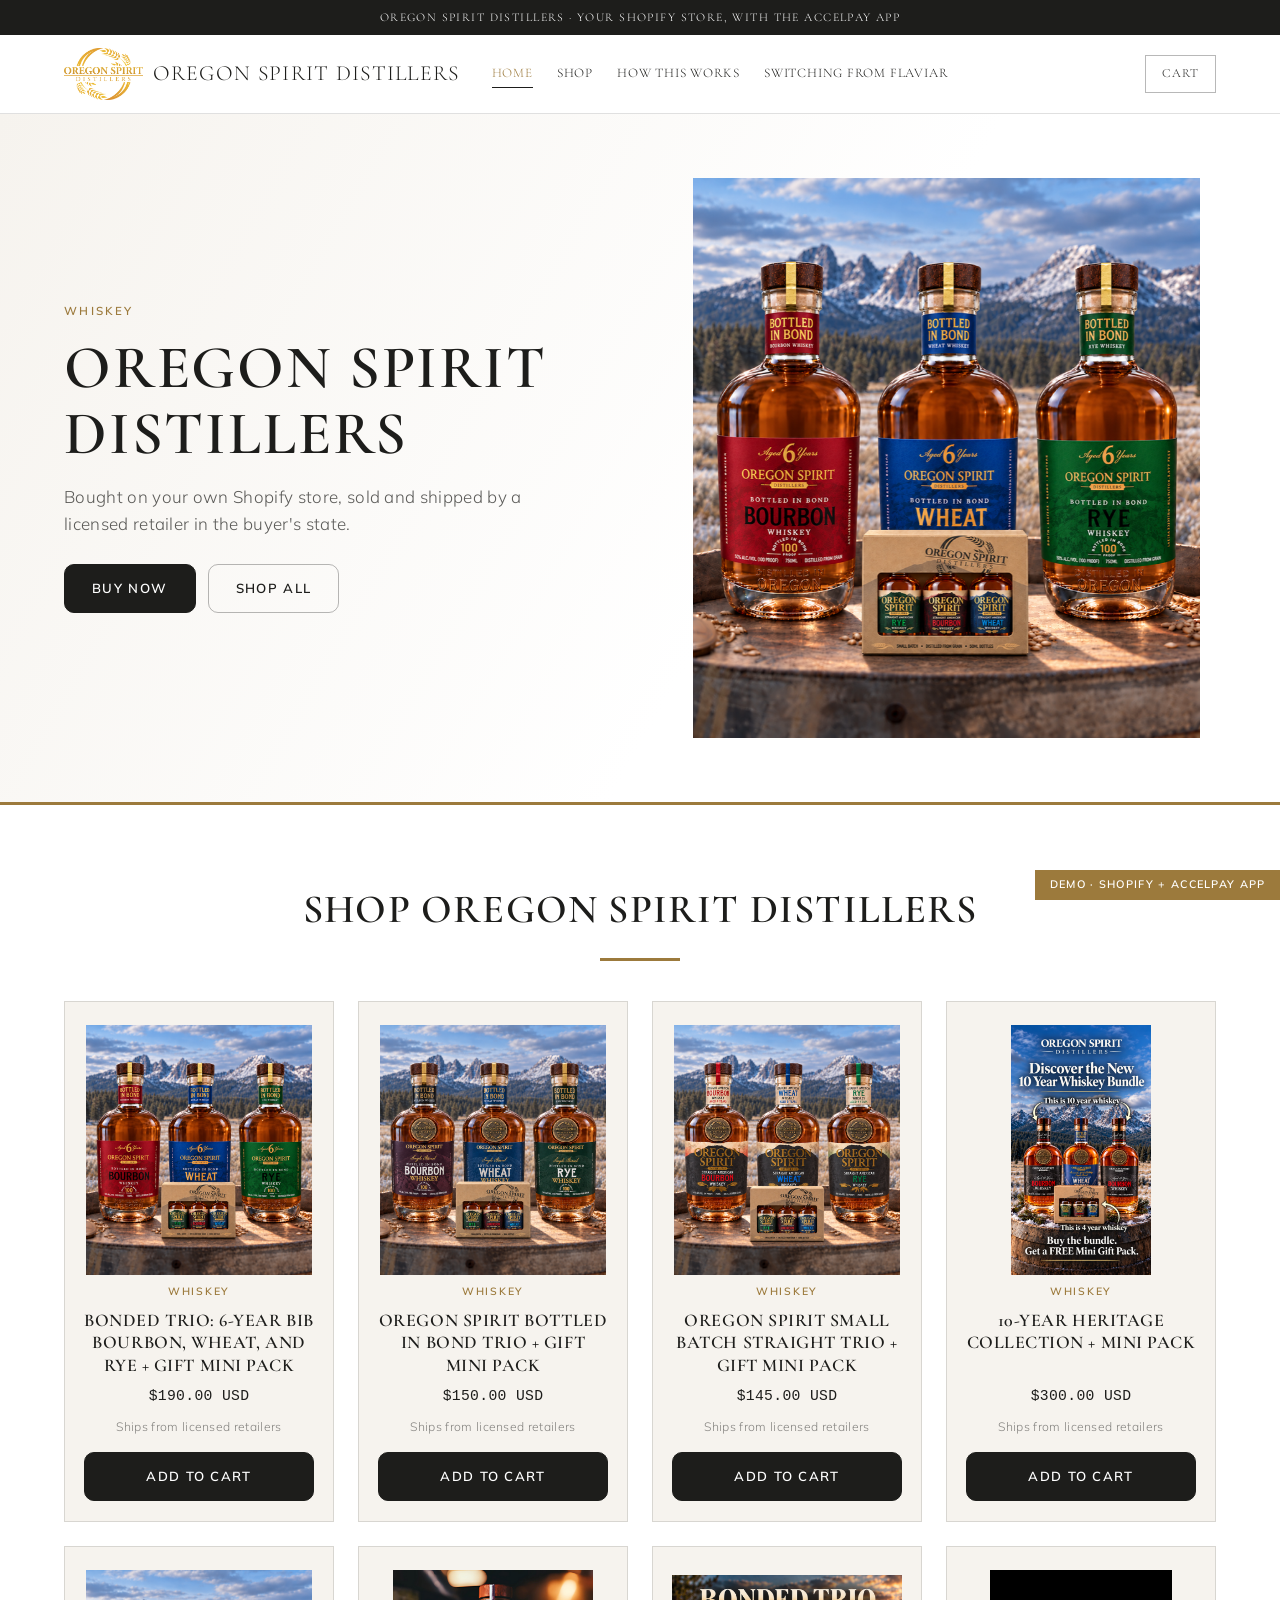
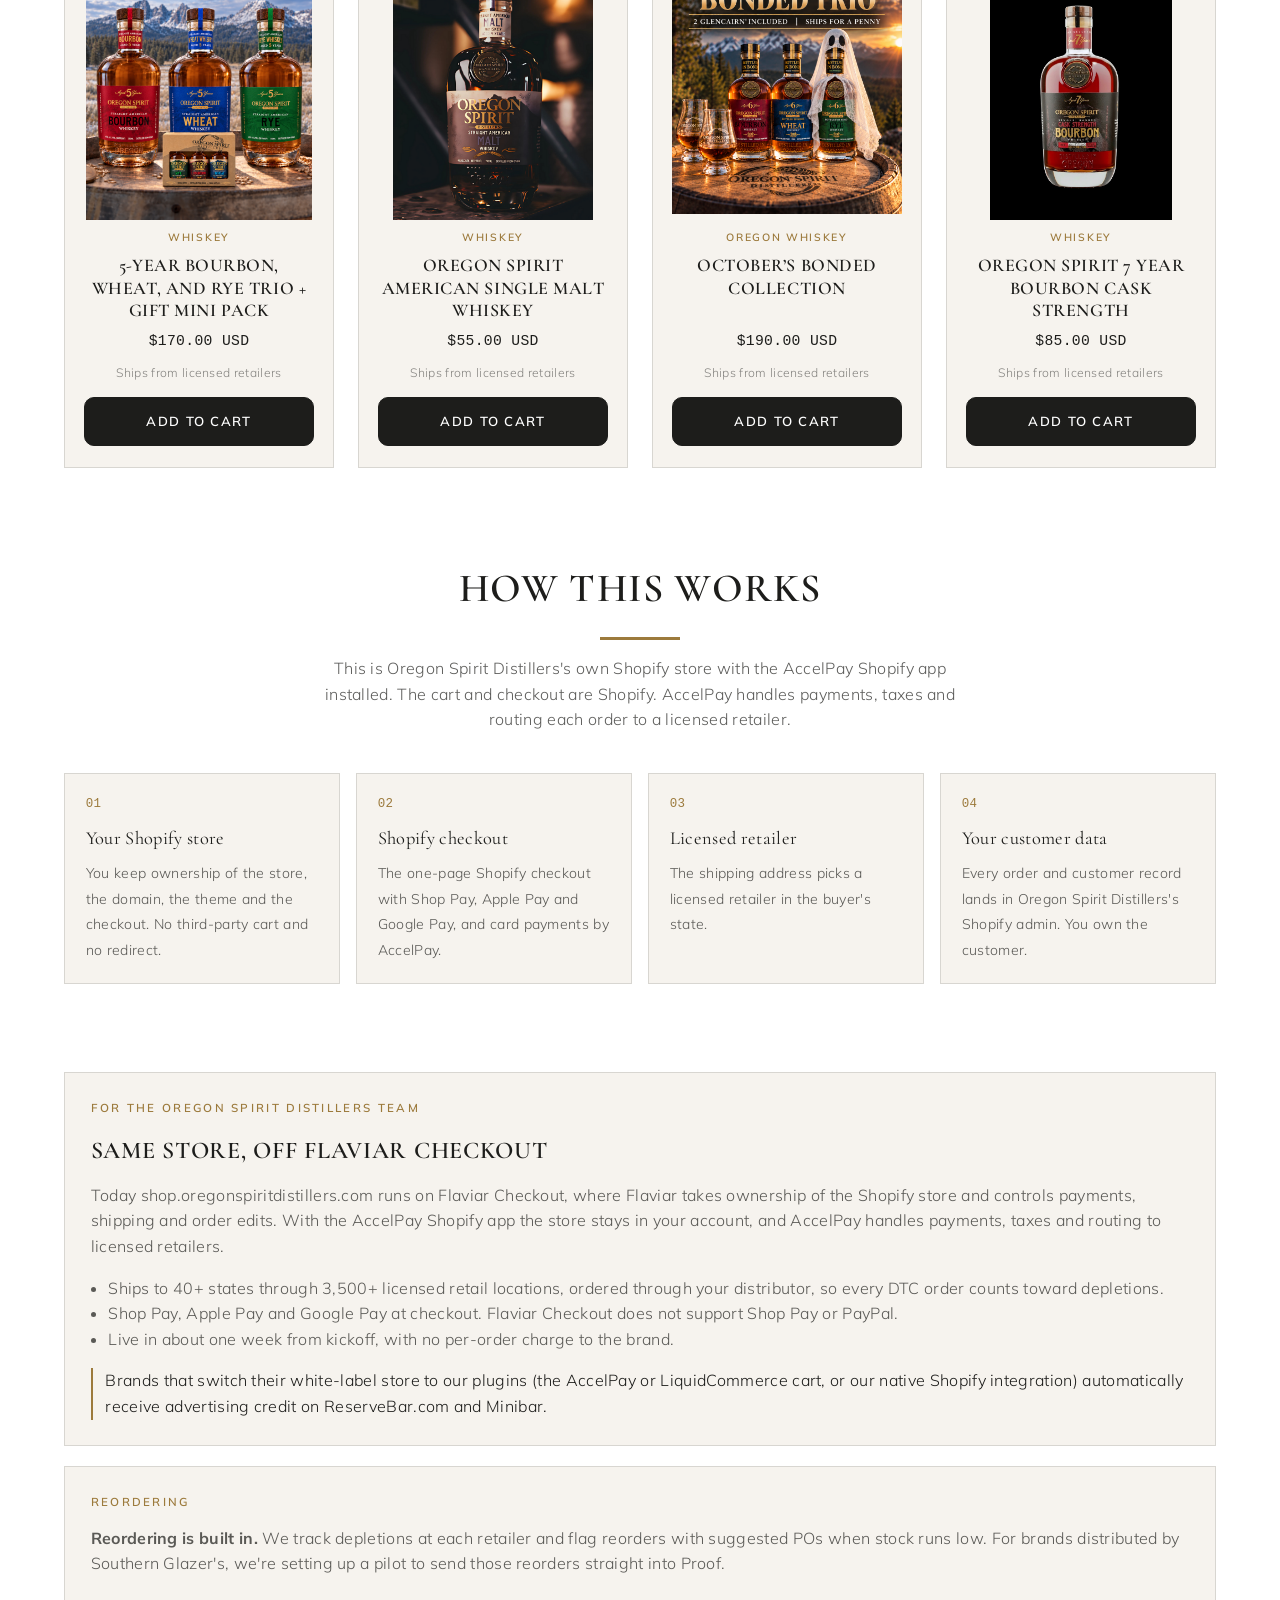
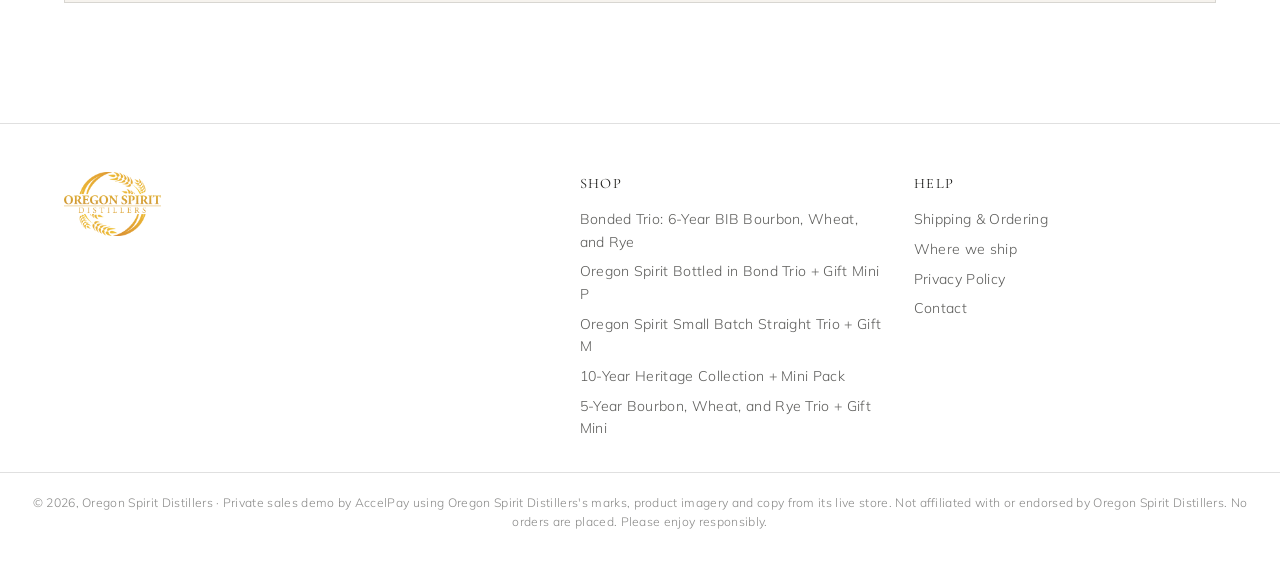
==== index.html @ 7a1cc4b8 "Flaviar switch demo, Nov 2026" ====
<!doctype html>
<html lang="en">
<head>
<meta charset="utf-8">
<meta name="viewport" content="width=device-width,initial-scale=1">
<title>Oregon Spirit Distillers | AccelPay demo</title>
<meta name="robots" content="noindex,nofollow">
<link rel="icon" href="assets/logo.png">
<link rel="preconnect" href="https://fonts.googleapis.com">
<link rel="preconnect" href="https://fonts.gstatic.com" crossorigin>
<link rel="stylesheet" href="https://fonts.googleapis.com/css2?family=Cormorant+Garamond:wght@500;600;700&family=Mulish:wght@300;400;600;700&display=swap">
<link rel="stylesheet" href="styles.css?v=1">
</head>
<body>
<div class="announce">Oregon Spirit Distillers &middot; your Shopify store, with the AccelPay app</div>
<header class="top">
  <div class="hdr">
    <a href="index.html" class="brand-link"><img class="logo" src="assets/logo.png" alt="Oregon Spirit Distillers"><span class="wordmark">Oregon Spirit Distillers</span></a>
    <nav class="main">
      <a href="index.html" aria-current="page">Home</a><a href="index.html#shop">Shop</a><a href="index.html#how">How this works</a><a href="index.html#switch">Switching from Flaviar</a>
    </nav>
    <div class="hdr-actions">
      <button class="burger" id="burger" aria-label="Menu">&#9776;</button>
      <button class="cart-pill" data-cart-toggle aria-label="Open cart">
        <span class="lbl">Cart</span>
        <span class="count" data-cart-count hidden>0</span>
      </button>
    </div>
  </div>
</header>

<section class="hero">
  <div class="hero-inner">
    <div>
      <div class="eyebrow">whiskey</div>
      <h1>Oregon Spirit Distillers</h1>
      <p> Bought on your own Shopify store, sold and shipped by a licensed retailer in the buyer's state.</p>
      <div style="display:flex;gap:.75rem;flex-wrap:wrap"><a class="btn" href="product.html?p=bonded-trio-6-year-bib-bourbon-wheat-and">Buy now</a><a class="btn ghost" href="#shop">Shop all</a></div>
    </div>
    <div class="shot"><img src="assets/p-bonded-trio-6-year-bib-bourbon-wheat-and.png" alt="Bonded Trio: 6-Year BIB Bourbon, Wheat, and Rye "></div>
  </div>
</section>

<section class="band" id="shop">
  <div class="section-head">
    <h2>Shop Oregon Spirit Distillers</h2>
    <div class="rule"></div>
    <p style="font-size:.9rem;color:var(--muted)"></p>
  </div>
  <div class="grid" id="collection-grid"></div>
</section>

<section class="band" id="how" style="padding-top:1rem">
  <div class="section-head">
    <h2>How this works</h2>
    <div class="rule"></div>
    <p>This is Oregon Spirit Distillers's own Shopify store with the AccelPay Shopify app installed. The cart and checkout are Shopify. AccelPay handles payments, taxes and routing each order to a licensed retailer.</p>
  </div>
  <div class="how">
    <div class="step"><span class="n">01</span><b>Your Shopify store</b><span>You keep ownership of the store, the domain, the theme and the checkout. No third-party cart and no redirect.</span></div>
    <div class="step"><span class="n">02</span><b>Shopify checkout</b><span>The one-page Shopify checkout with Shop Pay, Apple Pay and Google Pay, and card payments by AccelPay.</span></div>
    <div class="step"><span class="n">03</span><b>Licensed retailer</b><span>The shipping address picks a licensed retailer in the buyer's state.</span></div>
    <div class="step"><span class="n">04</span><b>Your customer data</b><span>Every order and customer record lands in Oregon Spirit Distillers's Shopify admin. You own the customer.</span></div>
  </div>
</section>

<section class="band" id="switch" style="padding-top:1rem">
  <div class="panel">
    <div class="eyebrow">For the Oregon Spirit Distillers team</div>
    <h2>Same store, off Flaviar Checkout</h2>
    <p style="margin:0 0 1rem">Today shop.oregonspiritdistillers.com runs on Flaviar Checkout, where Flaviar takes ownership of the Shopify store and controls payments, shipping and order edits. With the AccelPay Shopify app the store stays in your account, and AccelPay handles payments, taxes and routing to licensed retailers.</p>
    <ul style="margin:0 0 1rem;padding-left:1.1rem"><li>Ships to 40+ states through 3,500+ licensed retail locations, ordered through your distributor, so every DTC order counts toward depletions.</li><li>Shop Pay, Apple Pay and Google Pay at checkout. Flaviar Checkout does not support Shop Pay or PayPal.</li><li>Live in about one week from kickoff, with no per-order charge to the brand.</li></ul>
    <p class="credit">Brands that switch their white-label store to our plugins (the AccelPay or LiquidCommerce cart, or our native Shopify integration) automatically receive advertising credit on ReserveBar.com and Minibar.</p>
  </div>
  <div class="panel">
    <div class="eyebrow">Reordering</div>
    <p style="margin:0" class="reorder"><b>Reordering is built in.</b> We track depletions at each retailer and flag reorders with suggested POs when stock runs low. For brands distributed by Southern Glazer's, we're setting up a pilot to send those reorders straight into Proof.</p>
  </div>
</section>
<footer class="site">
  <div class="ft">
    <div>
      <img src="assets/logo.png" alt="Oregon Spirit Distillers" style="height:64px;width:auto">
      <p style="font-size:.86rem;margin-top:1rem;max-width:24rem;color:var(--muted)"></p>
    </div>
    <div><h4>Shop</h4><ul><li><a href="product.html?p=bonded-trio-6-year-bib-bourbon-wheat-and">Bonded Trio: 6-Year BIB Bourbon, Wheat, and Rye </a></li><li><a href="product.html?p=oregon-spirit-bottled-in-bond-trio-gift-">Oregon Spirit Bottled in Bond Trio + Gift Mini P</a></li><li><a href="product.html?p=5-year-bourbon-wheat-and-rye-trio-gift-m">Oregon Spirit Small Batch Straight Trio + Gift M</a></li><li><a href="product.html?p=10-year-heritage-trio-mini-pack">10-Year Heritage Collection + Mini Pack</a></li><li><a href="product.html?p=5-year-bourbon-wheat-and-rye-trio-gi-4">5-Year Bourbon, Wheat, and Rye Trio + Gift Mini </a></li></ul></div>
    <div><h4>Help</h4><ul>
      <li><a href="index.html#how">Shipping &amp; Ordering</a></li>
      <li><a href="index.html#how">Where we ship</a></li>
      <li><a href="#">Privacy Policy</a></li>
      <li><a href="#">Contact</a></li></ul></div>
  </div>
  <div class="legal-row">
    &copy; 2026, Oregon Spirit Distillers &middot; Private sales demo by AccelPay using Oregon Spirit Distillers's marks, product imagery and copy from its live store. Not affiliated with or endorsed by Oregon Spirit Distillers.
    No orders are placed. Please enjoy responsibly.
  </div>
</footer>

<div class="scrim" id="scrim"></div>
<aside class="drawer" id="drawer" aria-label="Your cart">
  <div class="dh"><h2>Your cart</h2><button class="x" id="drawer-close" aria-label="Close">&times;</button></div>
  <div class="cols"><span>Product</span><span>Total</span></div>
  <div class="items" id="drawer-items"></div>
  <div class="df" id="drawer-foot"></div>
</aside>
<div class="ribbon">Demo &middot; Shopify + AccelPay app</div>
<script src="data.js?v=1"></script>
<script src="app.js?v=1"></script>
</body>
</html>
---- styles.css ----
/* Oregon Spirit Distillers x AccelPay demo. Base: woodsonwhiskey-accelpay-demo. */

:root {
  --black: #ffffff; --panel: #f6f3ee; --panel-2: #ece7df; --ink: #1d1d1b;
  --muted: rgba(29,29,27,.72); --muted-2: rgba(29,29,27,.52); --line: rgba(0,0,0,.12); --line-2: rgba(0,0,0,.28);
  --gold: #1d1d1b; --gold-hi: #9c7a3c; --gold-soft: rgba(0,0,0,.05); --green: #2f6b4f; --red: #c00000;
  --head: #1d1d1b; --btn-ink: #ffffff; --img-bg: #f6f3ee; --drawer-bg: #ffffff; --ann-bg: #1d1d1b; --ann-ink: #ffffff; --co-head-bg: #ffffff;
  --serif: "Cormorant Garamond", Georgia, serif; --sans: "Mulish", -apple-system, BlinkMacSystemFont, "Helvetica Neue", Arial, sans-serif;
  --mono: ui-monospace, SFMono-Regular, Menlo, monospace; --maxw: 1200px; --btn-radius: 10px;
  --cart-glyph: url("data:image/svg+xml;utf8,<svg xmlns='http://www.w3.org/2000/svg' viewBox='0 0 24 24' fill='none' stroke='black' stroke-width='2' stroke-linecap='round' stroke-linejoin='round'><path d='M6 2 3 6v14a2 2 0 0 0 2 2h14a2 2 0 0 0 2-2V6l-3-4z'/><path d='M3 6h18'/><path d='M16 10a4 4 0 0 1-8 0'/></svg>");
}

* { box-sizing: border-box; }
html { scroll-behavior: smooth; }
body {
  margin: 0; background: var(--black); color: var(--ink);
  font-family: var(--sans); font-weight: 300; font-size: 16px; line-height: 1.6;
  letter-spacing: .02em; -webkit-font-smoothing: antialiased;
}
img { max-width: 100%; display: block; }
a { color: inherit; }
button { font: inherit; cursor: pointer; color: inherit; }
:focus-visible { outline: 2px solid var(--gold); outline-offset: 2px; }

/* ---------------------------------------------------------------- header */
.announce {
  background: var(--ann-bg); color: var(--ann-ink); text-align: center;
  font-family: var(--serif); font-size: .74rem; letter-spacing: .12em;
  text-transform: uppercase; padding: .5rem 1rem;
}
header.top { position: sticky; top: 0; z-index: 60; background: var(--black); border-bottom: 1px solid var(--line); }
.hdr { max-width: var(--maxw); margin: 0 auto; padding: .8rem 1.5rem; display: flex; align-items: center; gap: 2rem; }
.hdr img.logo { height: 62px; width: auto; }
nav.main { display: flex; gap: 1.5rem; flex-wrap: wrap; }
nav.main a {
  font-family: var(--serif); font-size: .82rem; letter-spacing: .06em; text-transform: uppercase;
  text-decoration: none; color: var(--head); padding: .2rem 0; border-bottom: 1px solid transparent;
}
nav.main a:hover, nav.main a[aria-current] { color: var(--gold-hi); border-bottom-color: var(--gold); }
.hdr-actions { margin-left: auto; display: flex; align-items: center; gap: .75rem; }
.cart-pill {
  display: inline-flex; align-items: center; gap: .5rem; background: transparent;
  border: 1px solid var(--line-2); color: var(--head); padding: .5rem 1rem;
  font-family: var(--serif); font-size: .78rem; letter-spacing: .08em; text-transform: uppercase;
}
.cart-pill:hover { border-color: var(--gold); color: var(--gold-hi); }
.cart-pill .count {
  background: var(--gold); color: var(--btn-ink); min-width: 1.35rem; height: 1.35rem; border-radius: 999px;
  display: inline-grid; place-items: center; font-family: var(--mono); font-size: .7rem; padding: 0 .3rem;
}
.cart-pill .count[hidden] { display: none; }
.burger { display: none; background: none; border: none; font-size: 1.5rem; line-height: 1; color: var(--head); }

/* ---------------------------------------------------------------- type + buttons */
.eyebrow { font-family: var(--sans); font-size: .72rem; font-weight: 600; letter-spacing: .2em; text-transform: uppercase; color: var(--gold-hi); margin-bottom: .9rem; }
h1, h2, h3 { font-family: var(--serif); font-weight: 400; letter-spacing: .03em; }
.rule { width: 190px; height: 2px; margin: 1.1rem auto 0; background: linear-gradient(90deg, transparent, var(--gold), transparent); }

.btn {
  display: inline-flex; align-items: center; justify-content: center; gap: .5rem;
  background: var(--gold); color: var(--btn-ink); border: 1px solid var(--gold); border-radius: var(--btn-radius, 0);
  padding: .8rem 1.7rem; font-family: var(--sans); font-weight: 600; font-size: .82rem;
  letter-spacing: .1em; text-transform: uppercase; text-decoration: none;
}
.btn:hover { background: var(--gold-hi); border-color: var(--gold-hi); }
.btn.ghost { background: transparent; color: var(--head); border-color: var(--line-2); }
.btn.ghost:hover { border-color: var(--gold); color: var(--gold-hi); }
.btn:disabled { opacity: .4; cursor: not-allowed; }
.btn.block { width: 100%; }

/* ---------------------------------------------------------------- hero */
.hero { position: relative; overflow: hidden; border-bottom: 1px solid var(--line); }
.hero-inner { max-width: var(--maxw); margin: 0 auto; padding: 4rem 1.5rem; display: grid; grid-template-columns: 1.05fr 1fr; gap: 3rem; align-items: center; }
.hero h1 { font-size: clamp(2.3rem, 5.4vw, 3.8rem); line-height: 1.08; margin: 0 0 1rem; text-transform: uppercase; }
.hero p { color: var(--muted); font-size: 1.06rem; margin: 0 0 1.7rem; max-width: 32rem; }
.hero .shot img { width: 100%; max-height: 560px; object-fit: contain; }

/* ---------------------------------------------------------------- sections */
.band { max-width: var(--maxw); margin: 0 auto; padding: 4.5rem 1.5rem; }
.section-head { text-align: center; margin-bottom: 2.5rem; }
.section-head h2 { font-size: clamp(1.8rem, 4vw, 2.5rem); margin: 0; text-transform: uppercase; }
.section-head p { color: var(--muted); margin: 1rem auto 0; max-width: 40rem; }

.grid { display: grid; grid-template-columns: repeat(auto-fill, minmax(240px, 1fr)); gap: 1.5rem; }
.card {
  background: var(--panel); border: 1px solid var(--line); padding: 1.4rem 1.2rem 1.3rem;
  display: flex; flex-direction: column; gap: .55rem; text-align: center; text-decoration: none; color: inherit;
}
.card:hover { border-color: var(--gold); }
.card .shot { height: 250px; display: grid; place-items: center; overflow: hidden; }
.card .shot img { max-height: 250px; width: auto; object-fit: contain; }
.card h3 { font-size: 1.12rem; margin: 0; line-height: 1.25; text-transform: uppercase; min-height: 2.8rem; display: grid; place-items: center; }
.card .tag { font-size: .66rem; font-weight: 600; letter-spacing: .16em; text-transform: uppercase; color: var(--gold-hi); }
.card .price { font-family: var(--mono); font-size: .92rem; margin-top: auto; }
.card .avail { font-size: .76rem; color: var(--muted-2); }

.split { display: grid; grid-template-columns: 1fr 1fr; gap: 3rem; align-items: center; }
.split img { width: 100%; }
.split p { color: var(--muted); }

/* how it works */
.how { display: grid; grid-template-columns: repeat(4, 1fr); gap: 1rem; }
.how .step { border: 1px solid var(--line); padding: 1.3rem; background: var(--panel); }
.how .step b { display: block; font-family: var(--serif); font-weight: 400; font-size: 1.15rem; margin-bottom: .4rem; color: var(--head); }
.how .step span { font-size: .88rem; color: var(--muted); }
.how .step .n { font-family: var(--mono); color: var(--gold-hi); font-size: .78rem; display: block; margin-bottom: .6rem; }

.rb-note {
  display: flex; align-items: center; gap: .75rem; border: 1px solid var(--line); background: var(--panel);
  padding: .7rem .9rem; font-size: .84rem; color: var(--muted);
}
.rb-note b { color: var(--head); font-weight: 600; }
.rb-note a { color: var(--gold-hi); }
.rb-mark { font-family: var(--serif); font-size: .72rem; letter-spacing: .14em; text-transform: uppercase; border: 1px solid var(--gold); color: var(--gold-hi); padding: .2rem .45rem; white-space: nowrap; }

/* ---------------------------------------------------------------- product page (Shopify theme) */
.pdp { display: grid; grid-template-columns: minmax(0,1fr) minmax(0,1fr); gap: 3rem; align-items: start; }
.pdp .gallery { display: flex; flex-direction: column; gap: .8rem; min-width: 0; }
.pdp .gallery .main { background: var(--img-bg); display: grid; place-items: center; min-height: 420px; }
.pdp .gallery .main img { max-height: 560px; width: auto; object-fit: contain; }
.pdp .thumbs { display: flex; gap: .5rem; }
.pdp .thumbs button { width: 64px; height: 64px; border: 1px solid var(--line); background: var(--img-bg); padding: 3px; display: grid; place-items: center; }
.pdp .thumbs button[aria-selected="true"] { border-color: var(--gold); }
.pdp .thumbs img { max-height: 100%; width: auto; }
.pdp .info { display: flex; flex-direction: column; gap: 1rem; min-width: 0; padding-left: 1.5rem; border-left: 1px solid var(--line); }
.pdp h1 { font-size: 2rem; margin: 0; text-transform: uppercase; line-height: 1.15; }
.pdp .price { font-size: 1.05rem; }
.pdp .small { font-size: .8rem; color: var(--muted); }
.pdp .small a { color: var(--gold-hi); }
.pdp .qty-wrap { display: flex; flex-direction: column; gap: .35rem; font-size: .8rem; color: var(--muted); }
.pdp .desc p { color: var(--muted); margin: 0 0 .9rem; font-size: .95rem; }
.pdp .desc b { color: var(--head); font-weight: 600; }
.qty { display: inline-flex; align-items: center; border: 1px solid var(--line-2); width: max-content; }
.qty button { background: none; border: none; width: 2.6rem; min-height: 2.8rem; font-size: 1.1rem; }
.qty span, .qty input { font-family: var(--sans); min-width: 2.2rem; text-align: center; font-size: .95rem; }
.atc { max-width: 380px; }
.fulfil-line { display: flex; gap: .6rem; align-items: flex-start; font-size: .82rem; color: var(--muted); border: 1px solid var(--line); padding: .7rem .8rem; max-width: 460px; }
.fulfil-line img { width: 22px; height: 22px; border-radius: 5px; flex: none; }
.notice { font-size: .85rem; color: var(--muted); border-left: 2px solid var(--gold); padding: .2rem 0 .2rem .75rem; }

/* ---------------------------------------------------------------- Shopify cart drawer (Dawn-style) */
.scrim { position: fixed; inset: 0; background: rgba(0,0,0,.6); opacity: 0; pointer-events: none; transition: opacity .25s; z-index: 90; }
.scrim.on { opacity: 1; pointer-events: auto; }
.drawer { position: fixed; top: 0; right: 0; height: 100%; width: min(420px, 100%); background: var(--drawer-bg); border-left: 1px solid var(--line); z-index: 100; display: flex; flex-direction: column; transform: translateX(100%); transition: transform .28s ease; }
.drawer.on { transform: none; }
.drawer .dh { display: flex; align-items: center; justify-content: space-between; padding: 1.4rem 1.5rem 1rem; }
.drawer .dh h2 { font-size: 1.5rem; margin: 0; }
.drawer .x { background: none; border: none; font-size: 1.7rem; line-height: 1; color: var(--muted); }
.drawer .cols { display: flex; justify-content: space-between; font-size: .66rem; letter-spacing: .12em; text-transform: uppercase; color: var(--muted-2); padding: 0 1.5rem .6rem; border-bottom: 1px solid var(--line); }
.drawer .items { flex: 1; overflow-y: auto; padding: 0 1.5rem; }
.cline { display: grid; grid-template-columns: 76px minmax(0,1fr) auto; gap: 1rem; padding: 1.2rem 0; border-bottom: 1px solid var(--line); }
.cline .im { background: var(--img-bg); display: grid; place-items: center; height: 92px; }
.cline .im img { max-height: 88px; width: auto; }
.cline .nm { font-size: .92rem; line-height: 1.3; }
.cline .pr { font-size: .84rem; color: var(--muted); margin: .2rem 0 .6rem; }
.cline .qrow { display: flex; align-items: center; gap: .6rem; }
.cline .qty button { min-height: 2.2rem; width: 2.2rem; }
.cline .rm { background: none; border: none; color: var(--muted); font-size: 1rem; padding: 0; }
.cline .tot { font-size: .9rem; }
.empty { text-align: center; color: var(--muted); padding: 3rem 1rem; }
.drawer .df { border-top: 1px solid var(--line); padding: 1.2rem 1.5rem 1.5rem; display: flex; flex-direction: column; gap: .7rem; }
.drawer .df .est { display: flex; justify-content: space-between; font-size: 1rem; }
.drawer .df .small { font-size: .78rem; color: var(--muted); }

/* ---------------------------------------------------------------- Shopify one-page checkout */
body.co { background: #fff; color: #141414; font-family: -apple-system, BlinkMacSystemFont, "Segoe UI", Roboto, "Helvetica Neue", Arial, sans-serif; font-weight: 400; letter-spacing: 0; }
.co-head { border-bottom: 1px solid #dedede; background: var(--co-head-bg); }
.co-head .in { max-width: 1100px; margin: 0 auto; padding: .9rem 1.5rem; display: flex; align-items: center; justify-content: space-between; }
.co-head img { height: 54px; width: auto; }
.co-head a.bag { color: var(--gold-hi); font-size: .85rem; text-decoration: none; }
.checkout { display: grid; grid-template-columns: minmax(0,1.15fr) minmax(0,1fr); min-height: calc(100vh - 80px); }
.co-left { padding: 2.2rem clamp(1rem, 4vw, 3.5rem); min-width: 0; }
.co-left .inner { max-width: 560px; margin-left: auto; }
.co-right { background: #f5f5f5; border-left: 1px solid #dedede; padding: 2.2rem clamp(1rem, 3vw, 3rem); min-width: 0; }
.co-right .inner { max-width: 440px; position: sticky; top: 1.5rem; }
.co-h { font-size: 1.3rem; font-weight: 600; margin: 1.8rem 0 .8rem; display: flex; align-items: baseline; justify-content: space-between; gap: 1rem; }
.co-h:first-child { margin-top: 0; }
.co-h small { font-size: .82rem; font-weight: 400; color: #707070; }
.co-field { width: 100%; border: 1px solid #d9d9d9; border-radius: 5px; padding: .85rem .8rem; font: inherit; font-size: .92rem; margin-bottom: .7rem; background: #fff; color: #141414; min-width: 0; }
.co-field:focus { outline: none; border-color: #000; box-shadow: 0 0 0 1px #000; }
.co-row { display: grid; grid-template-columns: 1fr 1fr; gap: .7rem; }
.co-row3 { display: grid; grid-template-columns: 1.3fr 1fr 1fr; gap: .7rem; }
.co-chk { display: flex; gap: .55rem; align-items: center; font-size: .86rem; margin: .1rem 0 .4rem; }
.co-chk input { accent-color: #000; width: 16px; height: 16px; }
.co-empty { background: #f5f5f5; border-radius: 5px; padding: 1rem; font-size: .88rem; color: #707070; }
.rates { border: 1px solid #d9d9d9; border-radius: 5px; overflow: hidden; }
.rate { display: flex; align-items: center; gap: .8rem; padding: .95rem .9rem; border-bottom: 1px solid #d9d9d9; cursor: pointer; }
.rate:last-child { border-bottom: none; }
.rate.on { background: #f6f3ec; box-shadow: inset 0 0 0 1px #000; }
.rate input { accent-color: #000; width: 17px; height: 17px; flex: none; }
.rate .ic { width: 30px; height: 30px; border-radius: 7px; flex: none; }
.rate .t { flex: 1; min-width: 0; font-size: .9rem; }
.rate .t span { display: block; color: #707070; font-size: .8rem; margin-top: .1rem; }
.rate .p { font-size: .9rem; font-weight: 600; white-space: nowrap; }
.callout { display: flex; gap: .55rem; align-items: flex-start; font-size: .78rem; color: #5b4a26; background: #f6f1e6; border: 1px solid #e6dcc6; border-radius: 5px; padding: .6rem .75rem; margin-top: .7rem; }
.callout b { font-weight: 600; }
.callout .dot { width: 8px; height: 8px; border-radius: 50%; background: var(--gold); flex: none; margin-top: .35rem; }
.pay-box { border: 1px solid #d9d9d9; border-radius: 5px; overflow: hidden; }
.pay-box .ph { display: flex; justify-content: space-between; align-items: center; background: #f6f3ec; padding: .85rem .9rem; border-bottom: 1px solid #d9d9d9; font-size: .9rem; box-shadow: inset 0 0 0 1px #000; }
.pay-box .ph .cards { display: flex; gap: .3rem; }
.pay-box .ph .cards span { font-size: .62rem; font-weight: 700; border: 1px solid #cfcfcf; border-radius: 3px; padding: .1rem .3rem; background: #fff; color: #333; }
.pay-box .pb { padding: .9rem; background: #fafafa; }
.pay-btn { width: 100%; background: #000; color: #fff; border: none; border-radius: 5px; padding: 1.1rem; font-size: 1.05rem; font-weight: 600; margin-top: 1.2rem; }
.pay-btn:disabled { opacity: .4; cursor: not-allowed; }
.co-legal { font-size: .76rem; color: #707070; margin-top: .9rem; }
.co-links { display: flex; gap: 1rem; flex-wrap: wrap; font-size: .76rem; color: #707070; border-top: 1px solid #e3e3e3; margin-top: 2rem; padding-top: 1rem; }
.os-item { display: flex; gap: .9rem; align-items: center; padding: .4rem 0 1rem; }
.os-item .im { width: 64px; height: 64px; border: 1px solid #dedede; border-radius: 8px; background: var(--img-bg); position: relative; display: grid; place-items: center; padding: 4px; flex: none; }
.os-item .im img { max-height: 100%; width: auto; }
.os-item .im .q { position: absolute; top: -9px; right: -9px; background: #666; color: #fff; min-width: 21px; height: 21px; border-radius: 11px; font-size: .74rem; display: grid; place-items: center; padding: 0 5px; }
.os-item .nm { flex: 1; min-width: 0; font-size: .88rem; }
.os-item .nm span { display: block; color: #707070; font-size: .78rem; }
.os-item .pr { font-size: .88rem; }
.os-disc { display: flex; gap: .6rem; margin: .6rem 0 1.2rem; }
.os-disc input { flex: 1; min-width: 0; border: 1px solid #d9d9d9; border-radius: 5px; padding: .8rem; font: inherit; font-size: .9rem; }
.os-disc button { border: 1px solid #d9d9d9; background: #ececec; color: #777; border-radius: 5px; padding: 0 1.1rem; font-weight: 600; }
.os-line { display: flex; justify-content: space-between; font-size: .88rem; padding: .3rem 0; gap: 1rem; }
.os-line .m { color: #555; }
.os-line.total { font-size: 1.2rem; font-weight: 600; padding-top: .8rem; }
.os-line.total small { font-size: .74rem; color: #707070; font-weight: 400; margin-right: .4rem; }
.thanks { max-width: 600px; margin: 0 auto; padding: 4rem 1.5rem; text-align: center; }
.thanks h1 { font-size: 2rem; margin: 0 0 .5rem; font-weight: 600; font-family: inherit; letter-spacing: 0; }
.thanks p { color: #555; }
.thanks .num { font-family: var(--mono); color: #000; }

/* express checkout buttons (Shopify accelerated checkout) */
.xpay { display: grid; grid-template-columns: repeat(3, minmax(0,1fr)); gap: .5rem; }
.xpay .xb { height: 42px; border: none; border-radius: 5px; display: flex; align-items: center; justify-content: center; gap: .15rem; font-family: -apple-system, BlinkMacSystemFont, "Segoe UI", Roboto, Arial, sans-serif; font-size: 1.05rem; color: #fff; letter-spacing: 0; text-transform: none; }
.xpay.big .xb { height: 48px; }
.xpay .xb span { font-weight: 500; }
.xpay .shop { background: #5a31f4; }
.xpay .shop b { font-weight: 800; font-style: italic; letter-spacing: -.02em; margin-right: .1rem; }
.xpay .apple { background: #000; border: 1px solid #333; }
.xpay .google { background: #000; border: 1px solid #333; }
.xpay .google .g { font-weight: 700; background: linear-gradient(90deg,#4285f4,#ea4335,#fbbc05,#34a853); -webkit-background-clip: text; background-clip: text; color: transparent; margin-right: .15rem; }
.xp-title { text-align: center; font-size: .85rem; color: #707070; margin-bottom: .6rem; }
.or { display: flex; align-items: center; gap: .8rem; color: #707070; font-size: .78rem; margin: 1.4rem 0 .6rem; }
.or::before, .or::after { content: ""; flex: 1; height: 1px; background: #dedede; }

/* panel on the home page */
.panel { background: var(--panel); border: 1px solid var(--line); padding: 1.6rem; }
.panel + .panel { margin-top: 1.25rem; }
.panel h2 { margin: 0 0 .8rem; font-size: 1.5rem; text-transform: uppercase; }
.panel p, .panel li { color: var(--muted); }
.panel .credit { border-left: 2px solid var(--gold); padding-left: .8rem; margin: 0; color: var(--ink); }

/* ---------------------------------------------------------------- footer */
footer.site { border-top: 1px solid var(--line); margin-top: 3rem; }
.ft { max-width: var(--maxw); margin: 0 auto; padding: 3rem 1.5rem 2rem; display: grid; grid-template-columns: 1.6fr 1fr 1fr; gap: 2rem; }
.ft h4 { font-family: var(--serif); font-weight: 400; font-size: .9rem; letter-spacing: .1em; text-transform: uppercase; color: var(--head); margin: 0 0 .8rem; }
.ft ul { list-style: none; margin: 0; padding: 0; display: flex; flex-direction: column; gap: .45rem; font-size: .88rem; color: var(--muted); }
.ft a { text-decoration: none; }
.ft a:hover { color: var(--gold-hi); }
.legal-row { border-top: 1px solid var(--line); padding: 1.25rem 1.5rem 3rem; text-align: center; font-size: .76rem; color: var(--muted-2); }

.ribbon { position: fixed; right: 0; bottom: 0; z-index: 120; background: var(--gold); color: var(--btn-ink); font-size: .68rem; font-weight: 600; letter-spacing: .12em; text-transform: uppercase; padding: .4rem .9rem; }

/* ---------------------------------------------------------------- responsive */
@media (max-width: 960px) {
  .pdp { grid-template-columns: 1fr; gap: 1.5rem; }
  .pdp .info { padding-left: 0; border-left: 0; }
  .checkout { grid-template-columns: 1fr; }
  .co-right { border-left: 0; border-top: 1px solid #dedede; order: -1; }
  .co-left .inner, .co-right .inner { margin: 0 auto; position: static; }
  .hero-inner, .split { grid-template-columns: 1fr; gap: 2rem; }
  .how { grid-template-columns: 1fr 1fr; }
  .ft { grid-template-columns: 1fr 1fr; }
}
@media (max-width: 720px) {
  .co-row, .co-row3 { grid-template-columns: 1fr; gap: 0; }
  .pdp .gallery .main { min-height: 300px; }
  .pdp .gallery .main img { max-height: 340px; }
  .hdr { padding: .6rem 1rem; gap: .75rem; position: relative; }
  .hdr img.logo { height: 46px; }
  nav.main { display: none; }
  nav.main.open { display: flex; flex-direction: column; position: absolute; top: 100%; left: 0; right: 0; background: var(--black); border-bottom: 1px solid var(--line); padding: 1rem 1.5rem; gap: .9rem; }
  .burger { display: block; }
  .hdr-actions { margin-left: auto; }
  .cart-pill { padding: .5rem .8rem; }
  .cart-pill .lbl { display: none; }
  .cart-pill::before { content: ""; width: 1rem; height: 1rem; flex: none; background: currentColor; -webkit-mask: var(--cart-glyph) center/contain no-repeat; mask: var(--cart-glyph) center/contain no-repeat; }
  .band { padding: 3rem 1rem; }
  .hero-inner { padding: 2.5rem 1rem; }
  .how { grid-template-columns: 1fr; }
  .ft { grid-template-columns: 1fr; padding: 2.5rem 1rem 1.5rem; }
  .rb-note { flex-wrap: wrap; }
}


.brand-link { display: flex; align-items: center; gap: .6rem; text-decoration: none; }
.hdr img.logo { height: 52px; max-width: 200px; object-fit: contain; }
.wordmark { font-family: var(--serif); font-size: 1.35rem; letter-spacing: .06em; text-transform: uppercase; color: var(--head); white-space: nowrap; }
.co-head img { height: 44px; max-width: 200px; object-fit: contain; }
h1, h2, h3 { font-weight: 600; }
.hero { background: linear-gradient(120deg, var(--panel) 0%, var(--black) 60%); border-bottom: 3px solid var(--gold-hi); }
.rule { background: var(--gold-hi); height: 3px; width: 80px; }
.card .shot { background: var(--img-bg); }
.card:hover { border-color: var(--gold-hi); }
.btn:hover, .btn.ghost:hover { filter: brightness(1.15); }
.panel .credit { border-left-color: var(--gold-hi); }
.ribbon { background: var(--gold-hi); color: #fff; }
.cart-pill .count { background: var(--gold-hi); color: #fff; }
.callout .dot { background: var(--gold-hi); }
@media (max-width: 720px) { .wordmark { display: none; } }
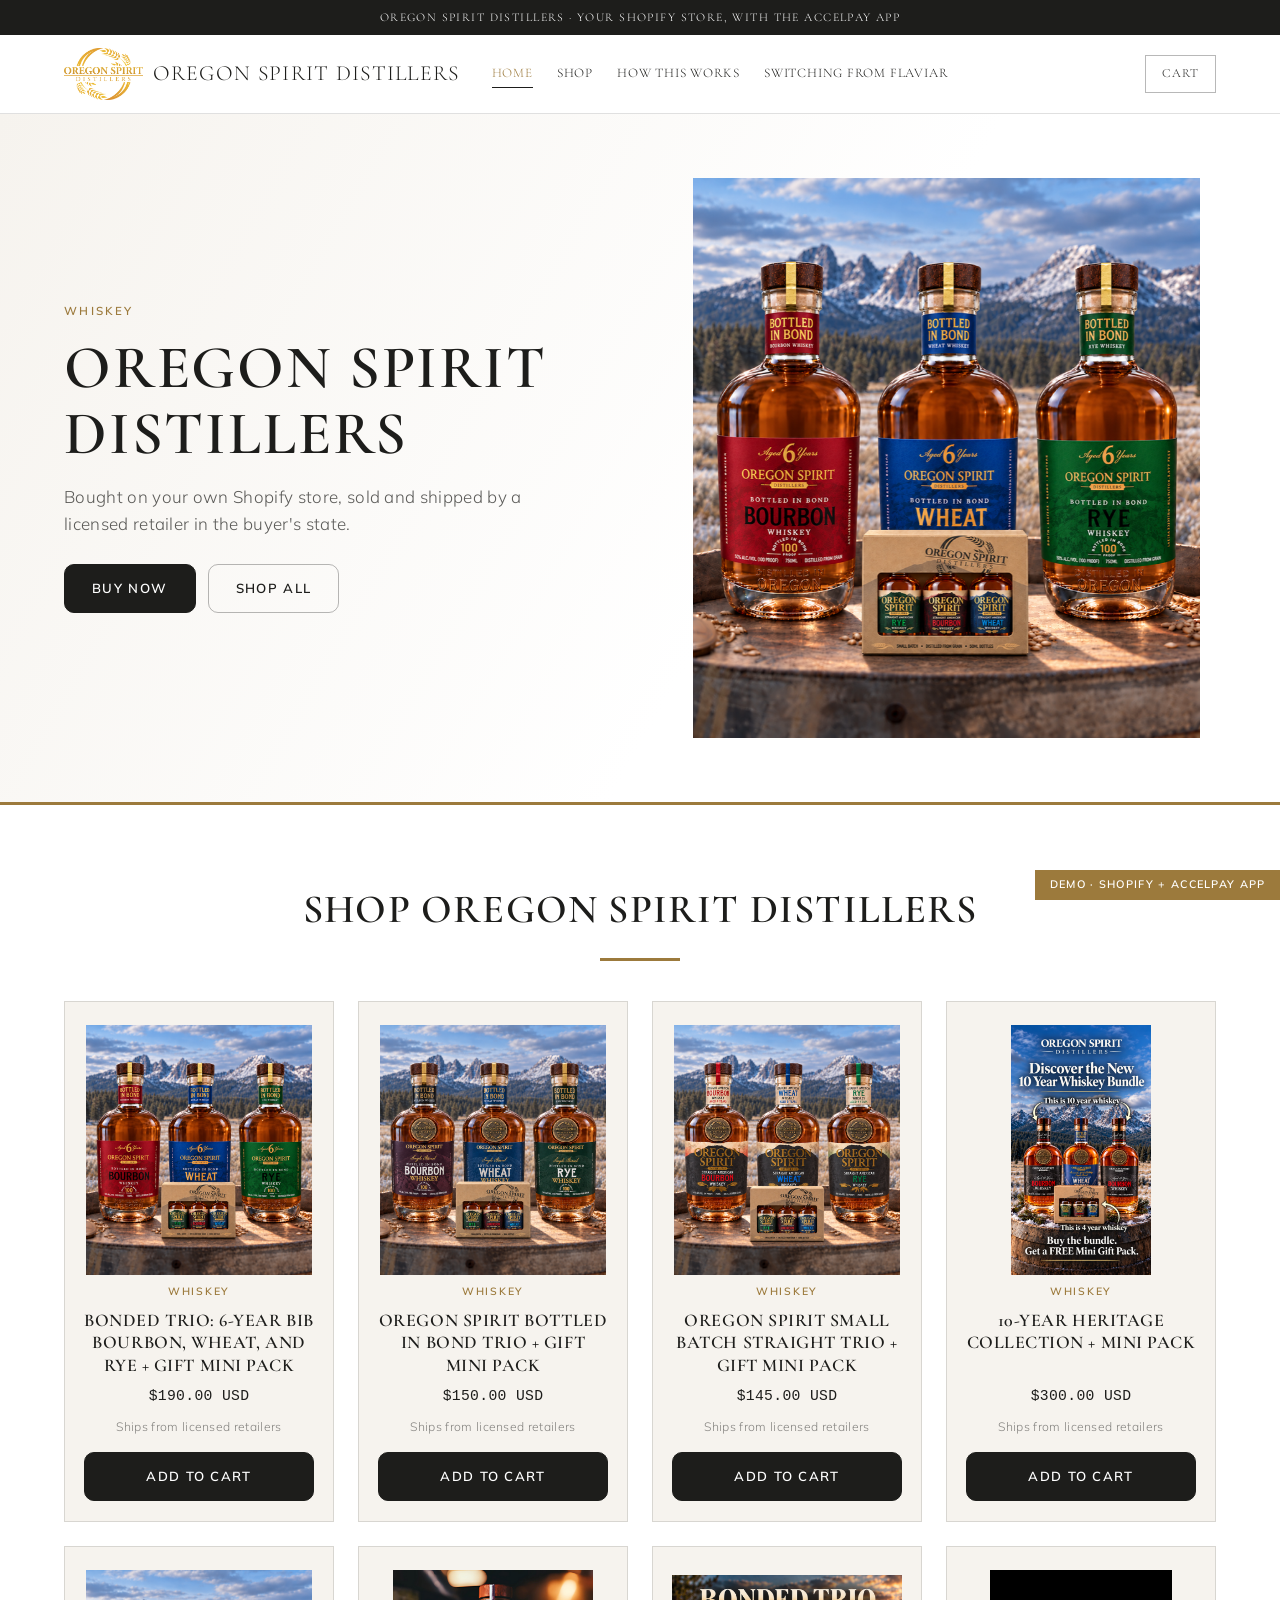
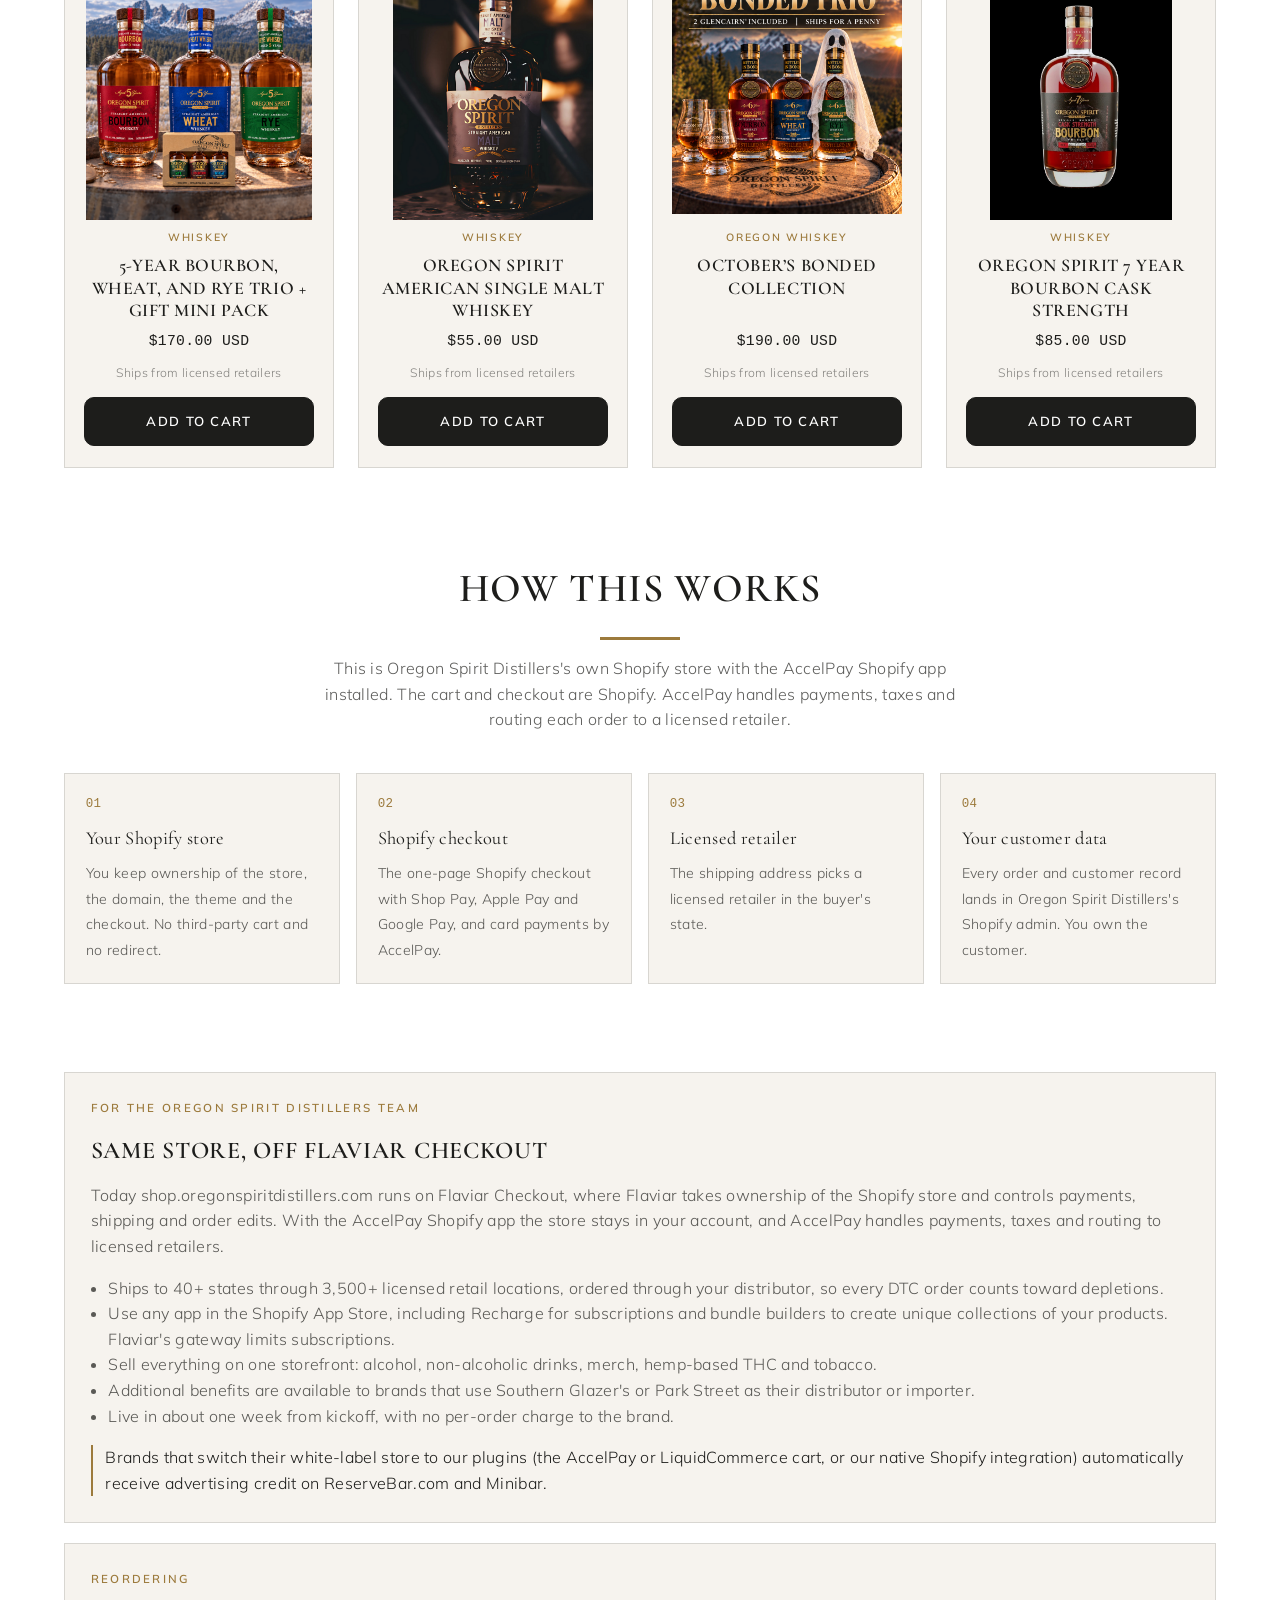
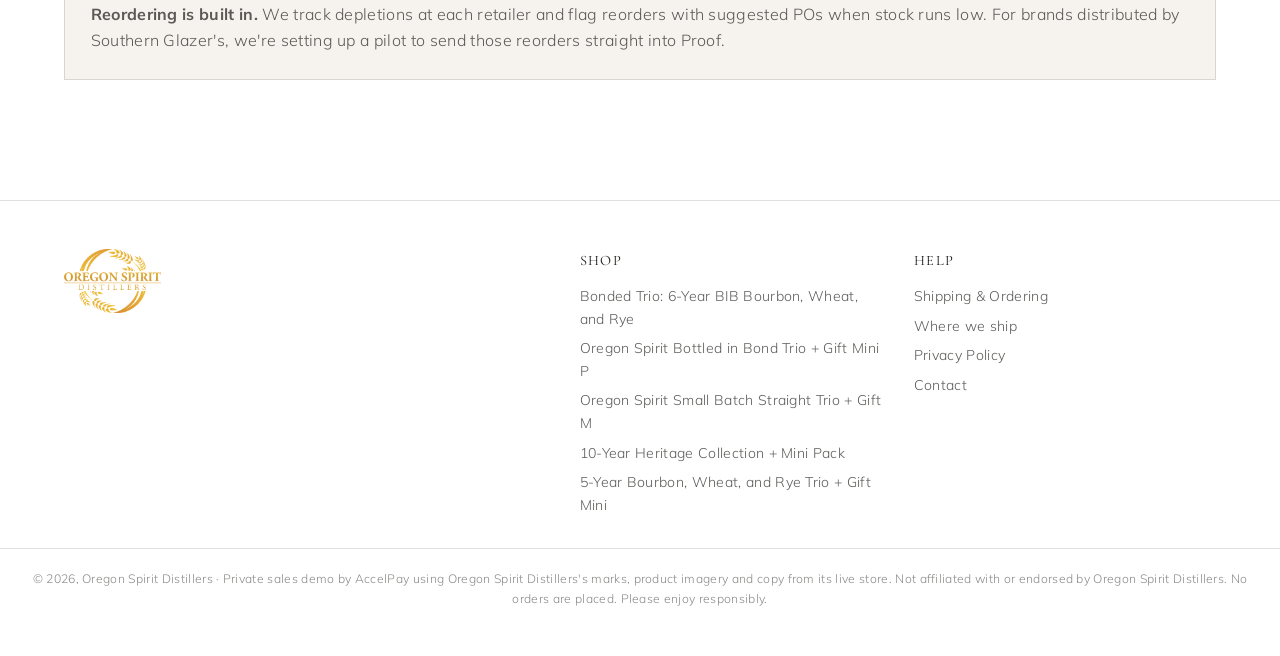
==== commit 527f3b72: "Update value props: Shopify apps, multi-category, distributor benefits" ====
--- a/index.html
+++ b/index.html
@@ -69,7 +69,7 @@
     <div class="eyebrow">For the Oregon Spirit Distillers team</div>
     <h2>Same store, off Flaviar Checkout</h2>
     <p style="margin:0 0 1rem">Today shop.oregonspiritdistillers.com runs on Flaviar Checkout, where Flaviar takes ownership of the Shopify store and controls payments, shipping and order edits. With the AccelPay Shopify app the store stays in your account, and AccelPay handles payments, taxes and routing to licensed retailers.</p>
-    <ul style="margin:0 0 1rem;padding-left:1.1rem"><li>Ships to 40+ states through 3,500+ licensed retail locations, ordered through your distributor, so every DTC order counts toward depletions.</li><li>Shop Pay, Apple Pay and Google Pay at checkout. Flaviar Checkout does not support Shop Pay or PayPal.</li><li>Live in about one week from kickoff, with no per-order charge to the brand.</li></ul>
+    <ul style="margin:0 0 1rem;padding-left:1.1rem"><li>Ships to 40+ states through 3,500+ licensed retail locations, ordered through your distributor, so every DTC order counts toward depletions.</li><li>Use any app in the Shopify App Store, including Recharge for subscriptions and bundle builders to create unique collections of your products. Flaviar's gateway limits subscriptions.</li><li>Sell everything on one storefront: alcohol, non-alcoholic drinks, merch, hemp-based THC and tobacco.</li><li>Additional benefits are available to brands that use Southern Glazer's or Park Street as their distributor or importer.</li><li>Live in about one week from kickoff, with no per-order charge to the brand.</li></ul>
     <p class="credit">Brands that switch their white-label store to our plugins (the AccelPay or LiquidCommerce cart, or our native Shopify integration) automatically receive advertising credit on ReserveBar.com and Minibar.</p>
   </div>
   <div class="panel">
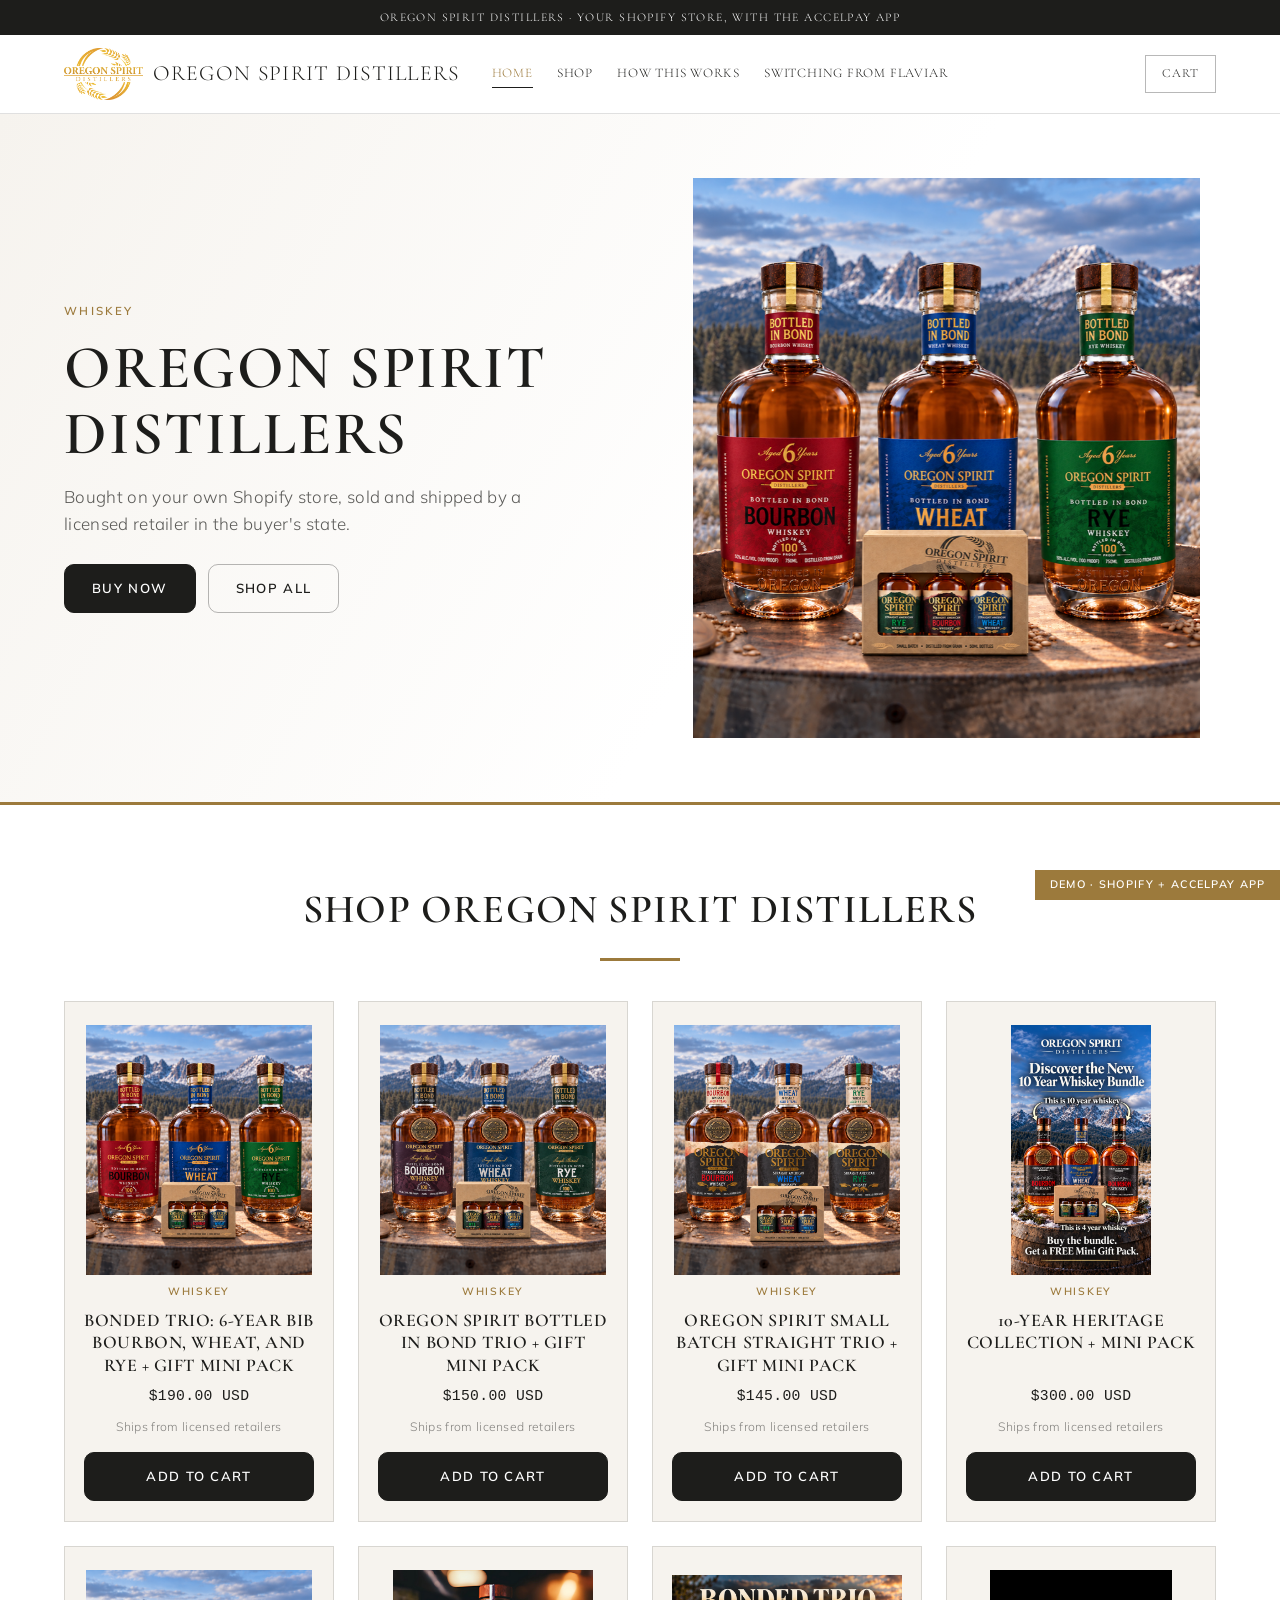
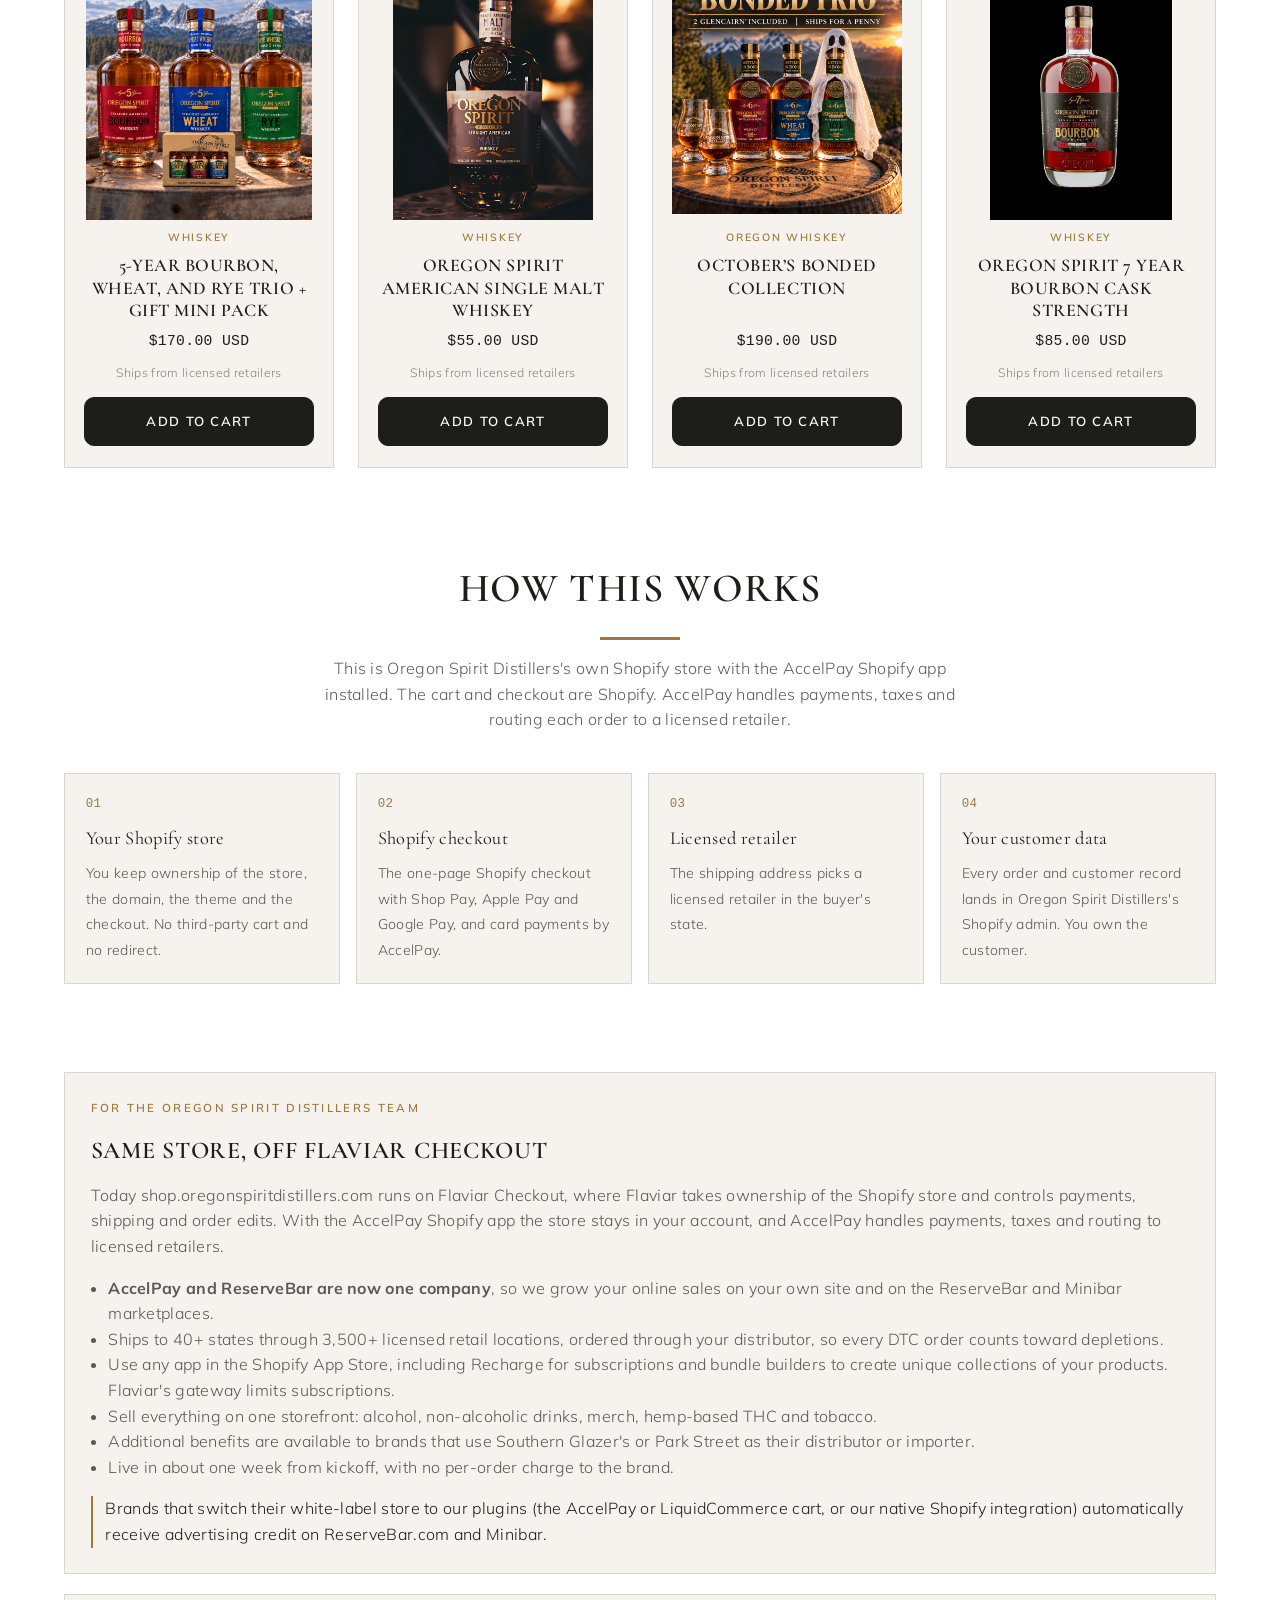
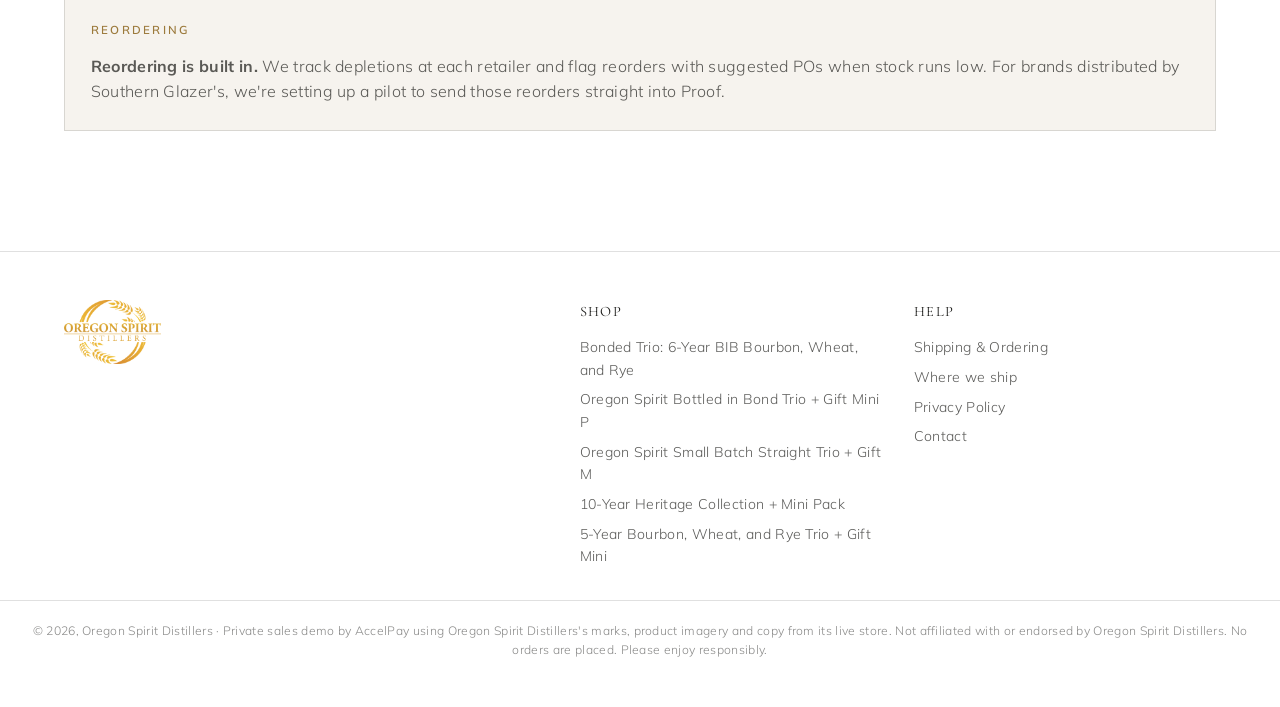
==== commit 4f0a0981: "Lead with AccelPay + ReserveBar one-company value prop" ====
--- a/index.html
+++ b/index.html
@@ -69,7 +69,7 @@
     <div class="eyebrow">For the Oregon Spirit Distillers team</div>
     <h2>Same store, off Flaviar Checkout</h2>
     <p style="margin:0 0 1rem">Today shop.oregonspiritdistillers.com runs on Flaviar Checkout, where Flaviar takes ownership of the Shopify store and controls payments, shipping and order edits. With the AccelPay Shopify app the store stays in your account, and AccelPay handles payments, taxes and routing to licensed retailers.</p>
-    <ul style="margin:0 0 1rem;padding-left:1.1rem"><li>Ships to 40+ states through 3,500+ licensed retail locations, ordered through your distributor, so every DTC order counts toward depletions.</li><li>Use any app in the Shopify App Store, including Recharge for subscriptions and bundle builders to create unique collections of your products. Flaviar's gateway limits subscriptions.</li><li>Sell everything on one storefront: alcohol, non-alcoholic drinks, merch, hemp-based THC and tobacco.</li><li>Additional benefits are available to brands that use Southern Glazer's or Park Street as their distributor or importer.</li><li>Live in about one week from kickoff, with no per-order charge to the brand.</li></ul>
+    <ul style="margin:0 0 1rem;padding-left:1.1rem"><li><b>AccelPay and ReserveBar are now one company</b>, so we grow your online sales on your own site and on the ReserveBar and Minibar marketplaces.</li><li>Ships to 40+ states through 3,500+ licensed retail locations, ordered through your distributor, so every DTC order counts toward depletions.</li><li>Use any app in the Shopify App Store, including Recharge for subscriptions and bundle builders to create unique collections of your products. Flaviar's gateway limits subscriptions.</li><li>Sell everything on one storefront: alcohol, non-alcoholic drinks, merch, hemp-based THC and tobacco.</li><li>Additional benefits are available to brands that use Southern Glazer's or Park Street as their distributor or importer.</li><li>Live in about one week from kickoff, with no per-order charge to the brand.</li></ul>
     <p class="credit">Brands that switch their white-label store to our plugins (the AccelPay or LiquidCommerce cart, or our native Shopify integration) automatically receive advertising credit on ReserveBar.com and Minibar.</p>
   </div>
   <div class="panel">
